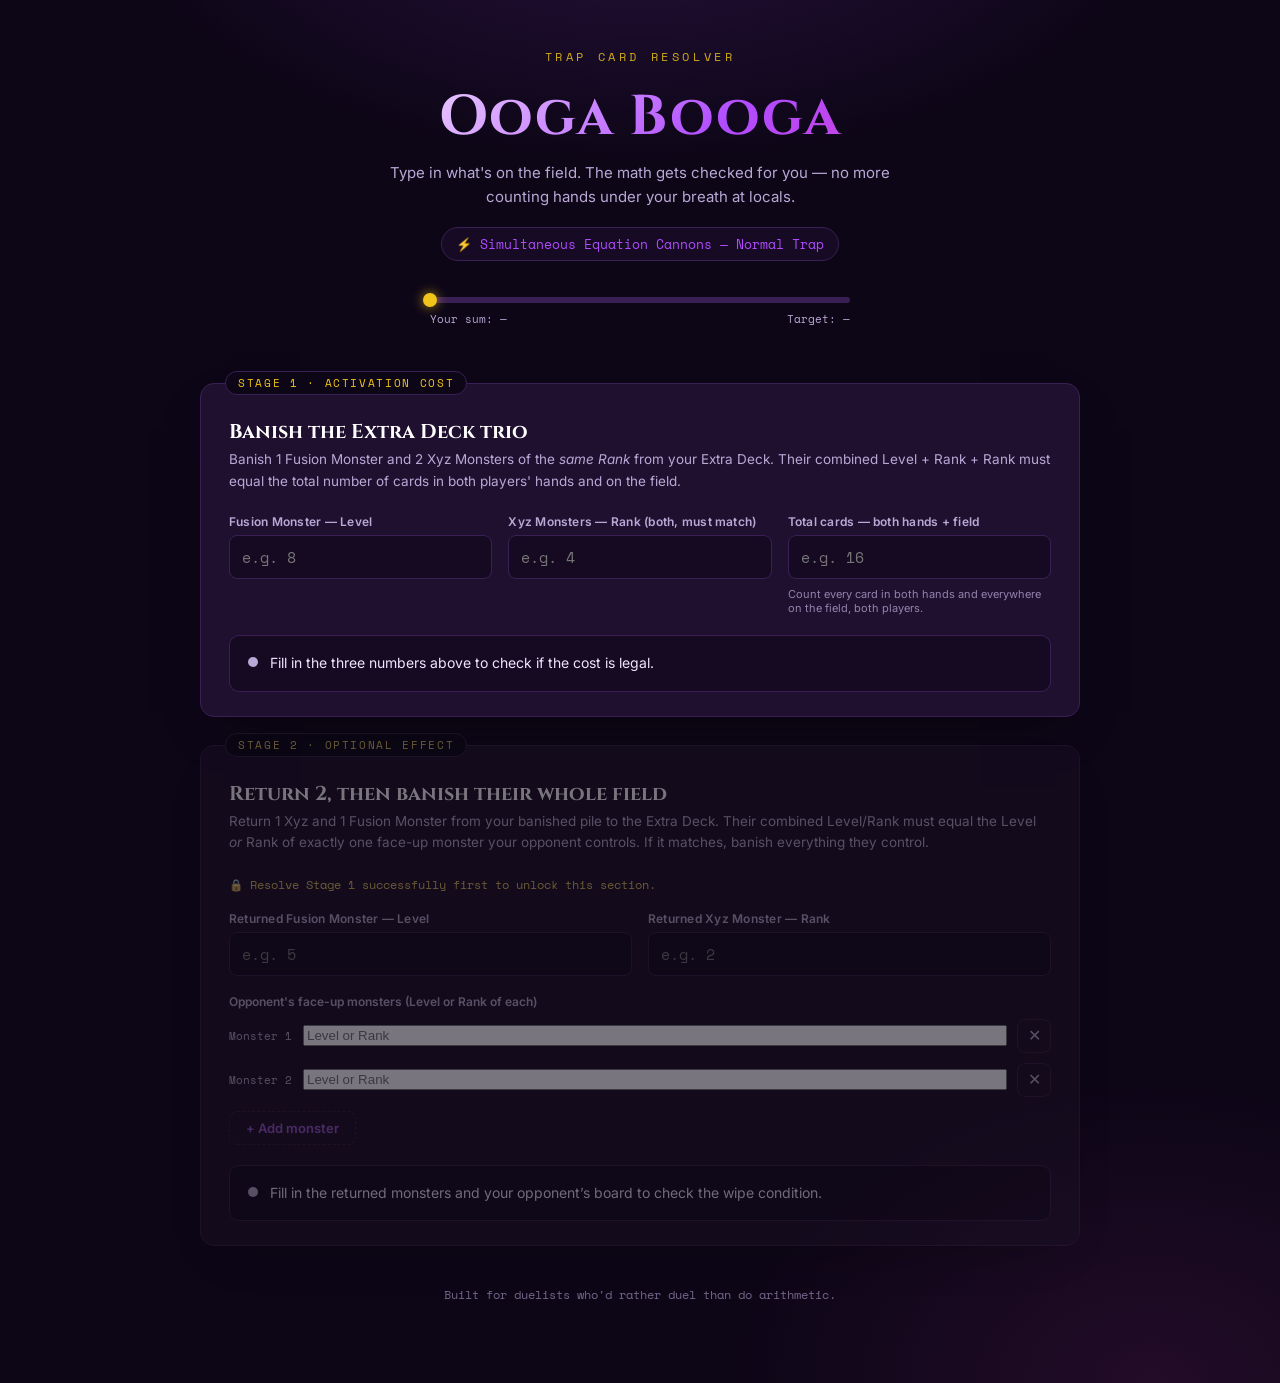
==== ooga-booga.html @ 8bf41923 "ooga booga" ====
<!DOCTYPE html>
<html lang="en">
<head>
<meta charset="UTF-8">
<meta name="viewport" content="width=device-width, initial-scale=1.0">
<title>Ooga Booga — Simultaneous Equation Cannons</title>
<link rel="stylesheet" href="styles.css">
</head>
<body>
<div class="wrap">

  <div class="hero">
    <div class="eyebrow">Trap Card Resolver</div>
    <h1 class="title">Ooga Booga</h1>
    <p class="subtitle">Type in what's on the field. The math gets checked for you — no more counting hands under your breath at locals.</p>
    <div class="card-name">⚡ Simultaneous Equation Cannons — Normal Trap</div>

    <div class="scale-wrap">
      <div class="scale-track">
        <div class="scale-fill" id="scaleFill"></div>
        <div class="scale-marker" id="scaleMarker"></div>
      </div>
      <div class="scale-labels">
        <span id="scaleLeftLabel">Your sum: —</span>
        <span id="scaleRightLabel">Target: —</span>
      </div>
    </div>
  </div>

  <!-- STAGE 1: COST -->
  <div class="panel" data-stage="Stage 1 · Activation Cost">
    <h2>Banish the Extra Deck trio</h2>
    <p class="desc">Banish 1 Fusion Monster and 2 Xyz Monsters of the <em>same Rank</em> from your Extra Deck. Their combined Level + Rank + Rank must equal the total number of cards in both players' hands and on the field.</p>

    <div class="field-row">
      <div class="field">
        <label for="fusionLevel">Fusion Monster — Level</label>
        <input type="number" id="fusionLevel" min="1" max="12" placeholder="e.g. 8">
      </div>
      <div class="field">
        <label for="xyzRank">Xyz Monsters — Rank (both, must match)</label>
        <input type="number" id="xyzRank" min="1" max="13" placeholder="e.g. 4">
      </div>
      <div class="field">
        <label for="totalCards">Total cards — both hands + field</label>
        <input type="number" id="totalCards" min="0" placeholder="e.g. 16">
        <span class="hint">Count every card in both hands and everywhere on the field, both players.</span>
      </div>
    </div>

    <div class="suggestions" id="suggestions">
      <div class="sugg-label">Combos that work for this many cards (Fusion Level + Xyz Rank × 2):</div>
      <div class="sugg-chips" id="suggChips"></div>
    </div>

    <div class="result" id="stage1Result">
      <div class="dot"></div>
      <div>Fill in the three numbers above to check if the cost is legal.</div>
    </div>
  </div>

  <!-- STAGE 2: EFFECT -->
  <div class="panel" id="stage2Panel" data-stage="Stage 2 · Optional Effect">
    <h2>Return 2, then banish their whole field</h2>
    <p class="desc">Return 1 Xyz and 1 Fusion Monster from your banished pile to the Extra Deck. Their combined Level/Rank must equal the Level <em>or</em> Rank of exactly one face-up monster your opponent controls. If it matches, banish everything they control.</p>

    <div class="unlock-note" id="unlockNote">🔒 Resolve Stage 1 successfully first to unlock this section.</div>

    <div class="field-row">
      <div class="field">
        <label for="returnFusionLevel">Returned Fusion Monster — Level</label>
        <input type="number" id="returnFusionLevel" min="1" max="12" placeholder="e.g. 5">
      </div>
      <div class="field">
        <label for="returnXyzRank">Returned Xyz Monster — Rank</label>
        <input type="number" id="returnXyzRank" min="1" max="13" placeholder="e.g. 2">
      </div>
    </div>

    <label style="font-size:12px;color:var(--ink-dim);font-weight:600;display:block;margin:18px 0 10px;">Opponent's face-up monsters (Level or Rank of each)</label>
    <div class="opp-list" id="oppList"></div>
    <button class="add-btn" id="addOppBtn" type="button">+ Add monster</button>

    <div class="result" id="stage2Result">
      <div class="dot"></div>
      <div>Fill in the returned monsters and your opponent's board to check the wipe condition.</div>
    </div>
  </div>

  <footer>Built for duelists who'd rather duel than do arithmetic.</footer>
</div>

<script src="script.js"></script>
</body>
</html>
---- styles.css ----
@import url('https://fonts.googleapis.com/css2?family=Cinzel:wght@500;700&family=Inter:wght@400;500;600;700&family=Space+Mono:wght@400;700&display=swap');

:root{
  --void: #160a23;
  --void-deep: #0d0617;
  --panel: #20102f;
  --panel-edge: #3a1f55;
  --violet: #b14bff;
  --violet-dim: #6d3a9e;
  --magenta: #e23bb8;
  --gold: #f0c419;
  --good: #5fe39d;
  --bad: #ff5c7a;
  --ink: #ede5fb;
  --ink-dim: #b9a8d6;
}

*{box-sizing:border-box;}
html,body{margin:0;padding:0;}

body{
  background:
    radial-gradient(ellipse 900px 500px at 50% -10%, rgba(177,75,255,0.18), transparent 60%),
    radial-gradient(ellipse 700px 500px at 90% 100%, rgba(226,59,184,0.10), transparent 60%),
    var(--void-deep);
  color:var(--ink);
  font-family:'Inter',sans-serif;
  min-height:100vh;
  padding:48px 20px 80px;
}

.wrap{max-width:880px;margin:0 auto;}

/* ---------- HERO ---------- */
.hero{
  text-align:center;
  margin-bottom:56px;
  position:relative;
}
.eyebrow{
  font-family:'Space Mono',monospace;
  font-size:12px;
  letter-spacing:0.3em;
  text-transform:uppercase;
  color:var(--gold);
  opacity:0.85;
  margin-bottom:14px;
}
h1.title{
  font-family:'Cinzel',serif;
  font-weight:700;
  font-size:clamp(34px,6vw,56px);
  margin:0 0 6px;
  background:linear-gradient(135deg,#fff 10%,var(--violet) 60%,var(--magenta) 100%);
  -webkit-background-clip:text;
  background-clip:text;
  color:transparent;
  letter-spacing:0.02em;
}
.subtitle{
  font-size:15px;
  color:var(--ink-dim);
  max-width:560px;
  margin:0 auto;
  line-height:1.6;
}
.card-name{
  margin-top:18px;
  display:inline-block;
  font-family:'Space Mono',monospace;
  font-size:13px;
  color:var(--violet);
  border:1px solid var(--panel-edge);
  padding:6px 14px;
  border-radius:999px;
  background:rgba(177,75,255,0.06);
}

/* ---------- balance scale signature element ---------- */
.scale-wrap{
  margin:36px auto 0;
  max-width:420px;
}
.scale-track{
  position:relative;
  height:6px;
  border-radius:4px;
  background:var(--panel-edge);
  overflow:visible;
}
.scale-fill{
  position:absolute; top:0; left:0; height:100%;
  border-radius:4px;
  width:0%;
  background:linear-gradient(90deg,var(--violet),var(--magenta));
  transition:width .35s ease, background .35s ease;
}
.scale-marker{
  position:absolute; top:50%; left:0%;
  width:14px;height:14px;
  transform:translate(-50%,-50%);
  border-radius:50%;
  background:var(--gold);
  box-shadow:0 0 12px rgba(240,196,25,0.7);
  transition:left .35s ease;
}
.scale-labels{
  display:flex; justify-content:space-between;
  font-family:'Space Mono',monospace;
  font-size:11px; color:var(--ink-dim);
  margin-top:8px;
}

/* ---------- panels / cards ---------- */
.panel{
  background:var(--panel);
  border:1px solid var(--panel-edge);
  border-radius:14px;
  padding:28px 28px 24px;
  margin-bottom:28px;
  position:relative;
  box-shadow:0 20px 50px -25px rgba(0,0,0,0.7);
}
.panel::before{
  content:attr(data-stage);
  position:absolute;
  top:-13px; left:24px;
  background:var(--void-deep);
  border:1px solid var(--panel-edge);
  color:var(--gold);
  font-family:'Space Mono',monospace;
  font-size:11px;
  letter-spacing:0.15em;
  text-transform:uppercase;
  padding:3px 12px;
  border-radius:999px;
}
.panel h2{
  font-family:'Cinzel',serif;
  font-size:20px;
  margin:6px 0 4px;
  color:#fff;
}
.panel p.desc{
  color:var(--ink-dim);
  font-size:13.5px;
  line-height:1.6;
  margin:0 0 22px;
}

.field-row{
  display:grid;
  grid-template-columns:repeat(auto-fit,minmax(160px,1fr));
  gap:16px;
  margin-bottom:6px;
}
.field{
  display:flex;
  flex-direction:column;
  gap:6px;
}
.field label{
  font-size:12px;
  color:var(--ink-dim);
  font-weight:600;
  letter-spacing:0.02em;
}
.field input{
  background:var(--void);
  border:1px solid var(--panel-edge);
  border-radius:8px;
  color:var(--ink);
  font-family:'Space Mono',monospace;
  font-size:15px;
  padding:10px 12px;
  width:100%;
  transition:border-color .2s, box-shadow .2s;
}
.field input:focus{
  outline:none;
  border-color:var(--violet);
  box-shadow:0 0 0 3px rgba(177,75,255,0.18);
}
.hint{font-size:11px;color:var(--ink-dim);opacity:0.75;margin-top:2px;}

/* remove number input spin buttons */
input[type=number]::-webkit-inner-spin-button,
input[type=number]::-webkit-outer-spin-button{
  -webkit-appearance:none;
  margin:0;
}
input[type=number]{
  -moz-appearance:textfield;
  appearance:textfield;
}

/* suggestions */
.suggestions{
  margin-top:14px;
  display:none;
  flex-direction:column;
  gap:8px;
}
.suggestions.show{display:flex;}
.suggestions .sugg-label{
  font-size:11.5px;
  color:var(--gold);
  font-family:'Space Mono',monospace;
  letter-spacing:0.04em;
}
.sugg-chips{
  display:flex;
  flex-wrap:wrap;
  gap:8px;
}
.sugg-chip{
  font-family:'Space Mono',monospace;
  font-size:12.5px;
  color:var(--ink);
  background:rgba(177,75,255,0.1);
  border:1px solid var(--panel-edge);
  padding:6px 12px;
  border-radius:8px;
  cursor:pointer;
  transition:all .15s;
}
.sugg-chip:hover{
  border-color:var(--violet);
  background:rgba(177,75,255,0.2);
}

/* opponent monster list */
.opp-list{
  display:flex;
  flex-direction:column;
  gap:10px;
  margin-bottom:14px;
}
.opp-item{
  display:flex;
  align-items:center;
  gap:10px;
}
.opp-item input{flex:1;}
.opp-item .opp-tag{
  font-family:'Space Mono',monospace;
  font-size:11px;
  color:var(--ink-dim);
  min-width:64px;
}
.icon-btn{
  background:transparent;
  border:1px solid var(--panel-edge);
  color:var(--ink-dim);
  width:34px;height:34px;
  border-radius:8px;
  cursor:pointer;
  font-size:16px;
  line-height:1;
  display:flex;align-items:center;justify-content:center;
  transition:all .15s;
}
.icon-btn:hover{border-color:var(--bad);color:var(--bad);}
.add-btn{
  align-self:flex-start;
  background:transparent;
  border:1px dashed var(--panel-edge);
  color:var(--violet);
  font-family:'Inter',sans-serif;
  font-size:13px;
  font-weight:600;
  padding:8px 16px;
  border-radius:8px;
  cursor:pointer;
  transition:all .15s;
}
.add-btn:hover{border-color:var(--violet);background:rgba(177,75,255,0.08);}

/* result */
.result{
  margin-top:20px;
  border-radius:10px;
  padding:16px 18px;
  font-size:14px;
  line-height:1.6;
  border:1px solid var(--panel-edge);
  background:var(--void);
  display:flex;
  gap:12px;
  align-items:flex-start;
}
.result .dot{
  width:10px;height:10px;border-radius:50%;
  margin-top:5px;flex-shrink:0;
  background:var(--ink-dim);
}
.result.ok{border-color:rgba(95,227,157,0.4);background:rgba(95,227,157,0.06);}
.result.ok .dot{background:var(--good);box-shadow:0 0 8px rgba(95,227,157,0.7);}
.result.fail{border-color:rgba(255,92,122,0.4);background:rgba(255,92,122,0.06);}
.result.fail .dot{background:var(--bad);box-shadow:0 0 8px rgba(255,92,122,0.7);}
.result strong{color:#fff;}
.result .math{
  display:block;
  margin-top:6px;
  font-family:'Space Mono',monospace;
  font-size:12.5px;
  color:var(--ink-dim);
}

.stage2-locked{
  opacity:0.45;
  pointer-events:none;
  filter:grayscale(0.4);
}
.unlock-note{
  font-family:'Space Mono',monospace;
  font-size:11.5px;
  color:var(--gold);
  margin-bottom:18px;
  display:flex;align-items:center;gap:8px;
}

footer{
  text-align:center;
  font-size:11.5px;
  color:var(--ink-dim);
  opacity:0.6;
  margin-top:40px;
  font-family:'Space Mono',monospace;
}

@media (prefers-reduced-motion:reduce){
  .scale-fill,.scale-marker{transition:none;}
}
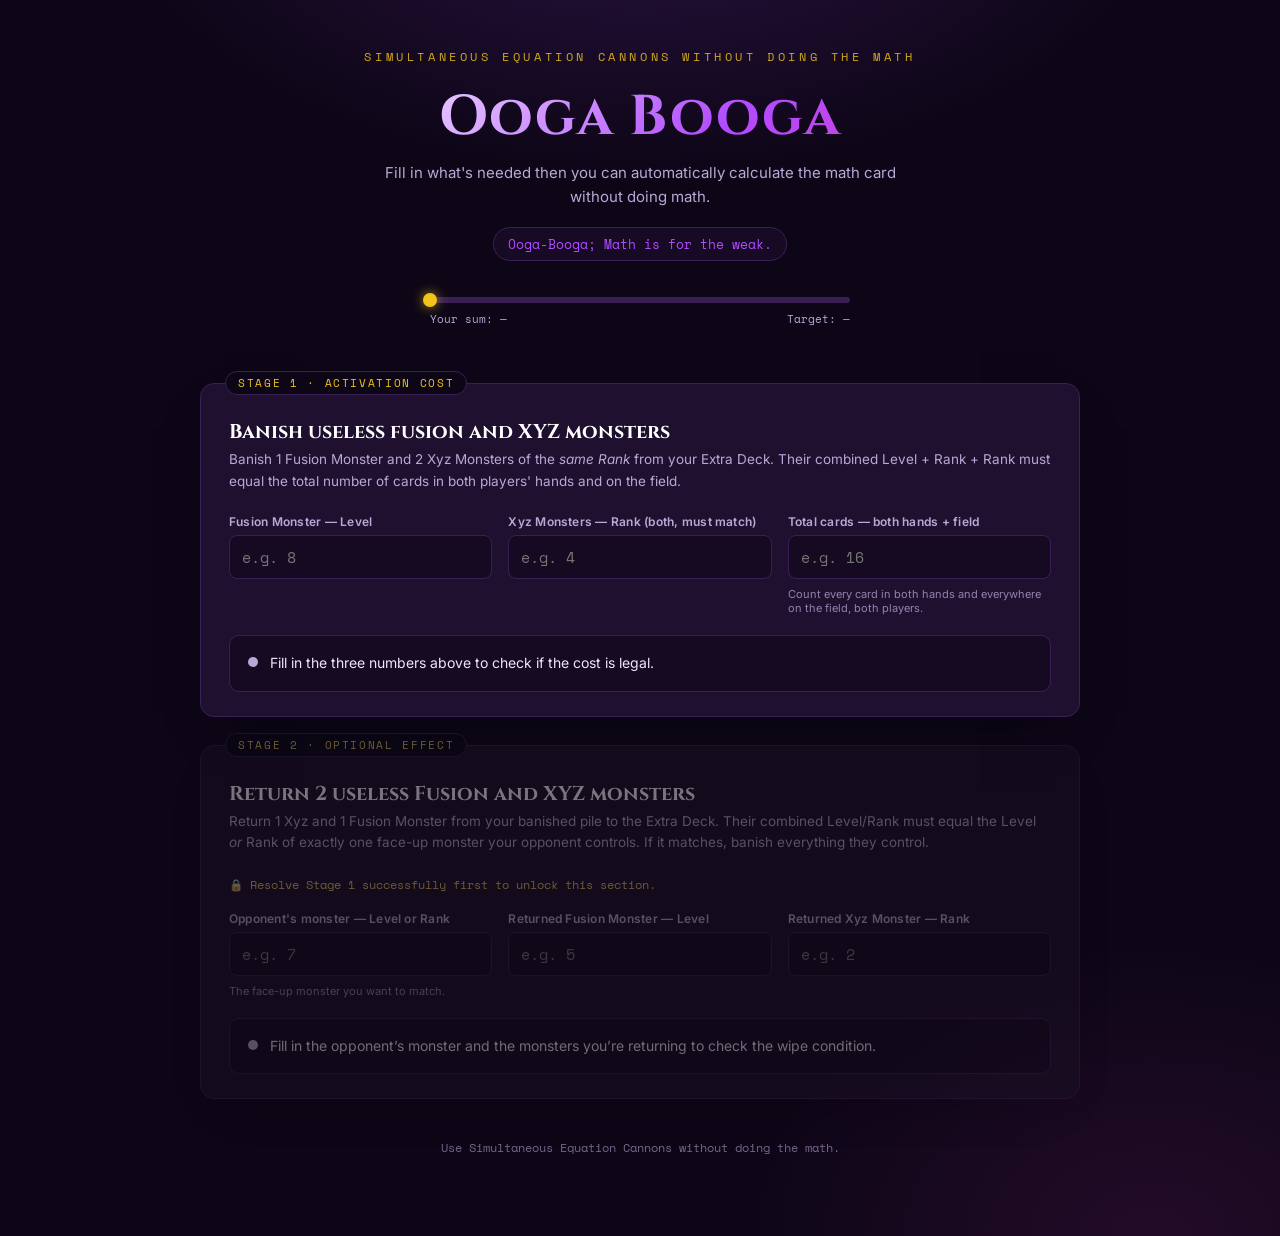
==== commit cfc071c1: "minor changes" ====
--- a/ooga-booga.html
+++ b/ooga-booga.html
@@ -10,10 +10,10 @@
 <div class="wrap">
 
   <div class="hero">
-    <div class="eyebrow">Trap Card Resolver</div>
+    <div class="eyebrow">Simultaneous Equation Cannons without doing the math</div>
     <h1 class="title">Ooga Booga</h1>
-    <p class="subtitle">Type in what's on the field. The math gets checked for you — no more counting hands under your breath at locals.</p>
-    <div class="card-name">⚡ Simultaneous Equation Cannons — Normal Trap</div>
+    <p class="subtitle">Fill in what's needed then you can automatically calculate the math card without doing math.</p>
+    <div class="card-name"> Ooga-Booga; Math is for the weak. </div>
 
     <div class="scale-wrap">
       <div class="scale-track">
@@ -29,7 +29,7 @@
 
   <!-- STAGE 1: COST -->
   <div class="panel" data-stage="Stage 1 · Activation Cost">
-    <h2>Banish the Extra Deck trio</h2>
+    <h2>Banish useless fusion and XYZ monsters</h2>
     <p class="desc">Banish 1 Fusion Monster and 2 Xyz Monsters of the <em>same Rank</em> from your Extra Deck. Their combined Level + Rank + Rank must equal the total number of cards in both players' hands and on the field.</p>
 
     <div class="field-row">
@@ -61,12 +61,17 @@
 
   <!-- STAGE 2: EFFECT -->
   <div class="panel" id="stage2Panel" data-stage="Stage 2 · Optional Effect">
-    <h2>Return 2, then banish their whole field</h2>
+    <h2>Return 2 useless Fusion and XYZ monsters</h2>
     <p class="desc">Return 1 Xyz and 1 Fusion Monster from your banished pile to the Extra Deck. Their combined Level/Rank must equal the Level <em>or</em> Rank of exactly one face-up monster your opponent controls. If it matches, banish everything they control.</p>
 
     <div class="unlock-note" id="unlockNote">🔒 Resolve Stage 1 successfully first to unlock this section.</div>
 
     <div class="field-row">
+      <div class="field">
+        <label for="oppMonster">Opponent's monster — Level or Rank</label>
+        <input type="number" id="oppMonster" min="1" max="13" placeholder="e.g. 7">
+        <span class="hint">The face-up monster you want to match.</span>
+      </div>
       <div class="field">
         <label for="returnFusionLevel">Returned Fusion Monster — Level</label>
         <input type="number" id="returnFusionLevel" min="1" max="12" placeholder="e.g. 5">
@@ -77,17 +82,18 @@
       </div>
     </div>
 
-    <label style="font-size:12px;color:var(--ink-dim);font-weight:600;display:block;margin:18px 0 10px;">Opponent's face-up monsters (Level or Rank of each)</label>
-    <div class="opp-list" id="oppList"></div>
-    <button class="add-btn" id="addOppBtn" type="button">+ Add monster</button>
+    <div class="suggestions" id="suggestions2">
+      <div class="sugg-label">Combos that match this monster (Fusion Level + Xyz Rank):</div>
+      <div class="sugg-chips" id="suggChips2"></div>
+    </div>
 
     <div class="result" id="stage2Result">
       <div class="dot"></div>
-      <div>Fill in the returned monsters and your opponent's board to check the wipe condition.</div>
+      <div>Fill in the opponent's monster and the monsters you're returning to check the wipe condition.</div>
     </div>
   </div>
 
-  <footer>Built for duelists who'd rather duel than do arithmetic.</footer>
+  <footer>Use Simultaneous Equation Cannons without doing the math.</footer>
 </div>
 
 <script src="script.js"></script>
